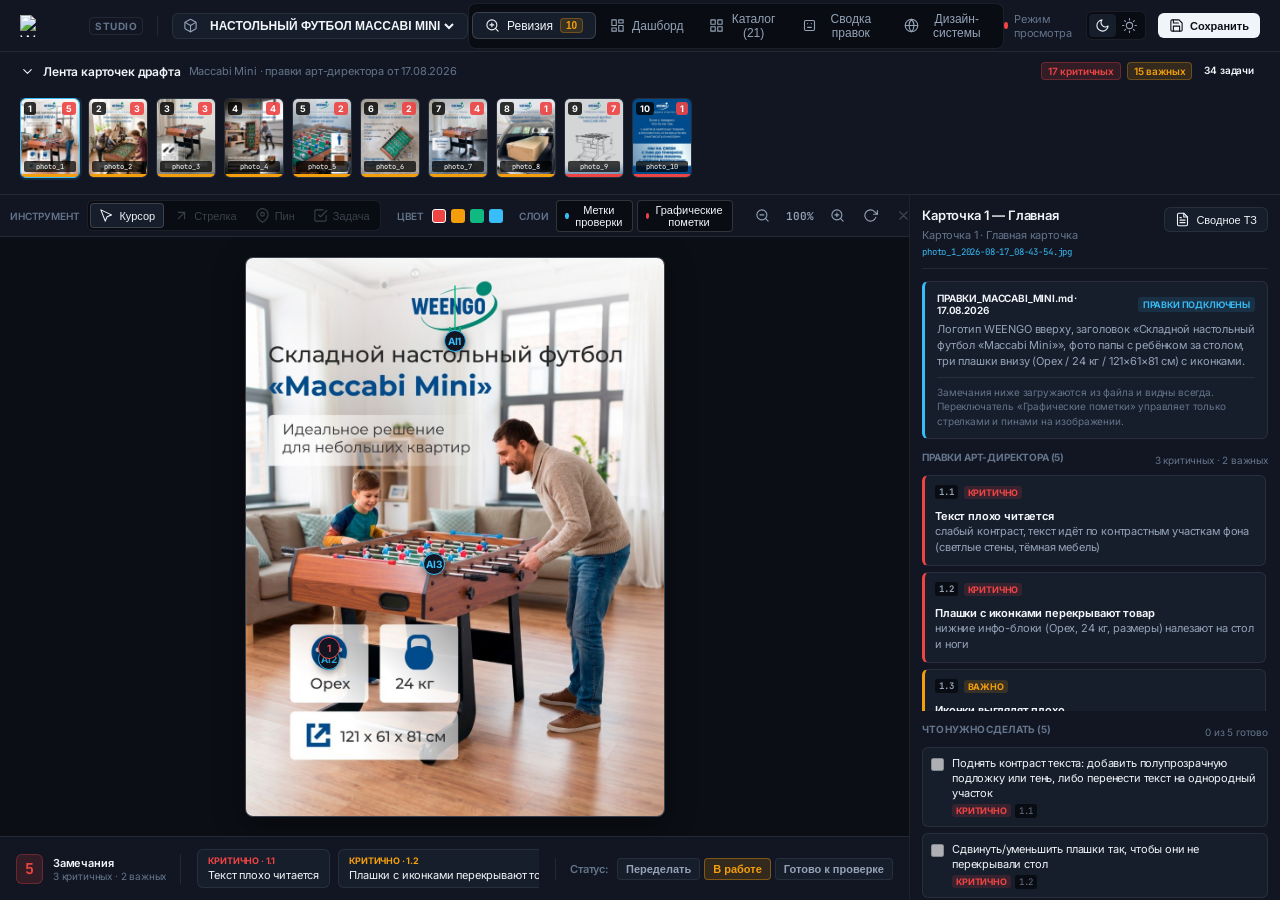
==== weengo_console/index.html @ 997f9e5b "Publish Maccabi Mini design review" ====
<!DOCTYPE html>
<html lang="ru" data-theme="dark">
<head>
  <meta charset="UTF-8">
  <meta name="viewport" content="width=device-width, initial-scale=1.0">
  <title>WEENGO Studio — Review Workstation</title>
  <link rel="preconnect" href="https://fonts.googleapis.com">
  <link rel="preconnect" href="https://fonts.gstatic.com" crossorigin>
  <link href="https://fonts.googleapis.com/css2?family=Inter:wght@400;500;600;700&family=JetBrains+Mono:wght@400;500;600&display=swap" rel="stylesheet">
  <link rel="stylesheet" href="style.css?v=20260817-4">
</head>
<body>
  <!-- TOP SYSTEM HEADER -->
  <header class="app-header">
    <div class="header-left">
      <div class="brand-container">
        <img src="/static/WEENGO_LOGO_ORIGINAL_WHITE.svg" alt="Weengo" class="brand-logo logo-dark" />
        <img src="/static/WEENGO_LOGO_ORIGINAL.svg" alt="Weengo" class="brand-logo logo-light" />
        <span class="brand-sub">STUDIO</span>
      </div>
      
      <div class="header-divider"></div>
      
      <div class="product-dropdown-wrap">
        <svg class="ui-icon" viewBox="0 0 24 24"><path d="M21 16V8a2 2 0 0 0-1-1.73l-7-4a2 2 0 0 0-2 0l-7 4A2 2 0 0 0 3 8v8a2 2 0 0 0 1 1.73l7 4a2 2 0 0 0 2 0l7-4A2 2 0 0 0 21 16z"></path><polyline points="3.27 6.96 12 12.01 20.73 6.96"></polyline><line x1="12" y1="22.08" x2="12" y2="12"></line></svg>
        <select id="headerProductSelect" class="header-select">
          <option value="НАСТОЛЬНЫЙ ФУТБОЛ MACCABI MINI" selected>НАСТОЛЬНЫЙ ФУТБОЛ MACCABI MINI</option>
          <option value="ХОККЕЙ JERSEY">ХОККЕЙ JERSEY</option>
          <option value="ТЕННИСНЫЙ СТОЛ ДЛЯ ПОМЕЩЕНИЙ WINNER S-150 INDOOR">WINNER S-150 INDOOR</option>
          <option value="АЭРОХОККЕЙ RIDER 5 Ф">АЭРОХОККЕЙ RIDER 5 Ф</option>
          <option value="НАБОР ДЛЯ ИГРЫ PICKLEBALL">НАБОР ДЛЯ ИГРЫ PICKLEBALL</option>
        </select>
      </div>
    </div>

    <!-- MAIN SEGMENTED NAV TABS -->
    <nav class="nav-segmented">
      <button class="nav-tab active" data-tab="review-studio">
        <svg class="ui-icon" viewBox="0 0 24 24"><circle cx="11" cy="11" r="8"></circle><line x1="21" y1="21" x2="16.65" y2="16.65"></line><line x1="11" y1="8" x2="11" y2="14"></line><line x1="8" y1="11" x2="14" y2="11"></line></svg>
        <span>Ревизия</span>
        <span class="badge-count">10</span>
      </button>
      <button class="nav-tab" data-tab="dashboard">
        <svg class="ui-icon" viewBox="0 0 24 24"><rect x="3" y="3" width="7" height="9"></rect><rect x="14" y="3" width="7" height="5"></rect><rect x="14" y="12" width="7" height="9"></rect><rect x="3" y="16" width="7" height="5"></rect></svg>
        <span>Дашборд</span>
      </button>
      <button class="nav-tab" data-tab="catalog">
        <svg class="ui-icon" viewBox="0 0 24 24"><rect x="3" y="3" width="7" height="7"></rect><rect x="14" y="3" width="7" height="7"></rect><rect x="14" y="14" width="7" height="7"></rect><rect x="3" y="14" width="7" height="7"></rect></svg>
        <span>Каталог (21)</span>
      </button>
        <button class="nav-tab" data-tab="ai-inspector">
        <svg class="ui-icon" viewBox="0 0 24 24"><rect x="4" y="4" width="16" height="16" rx="2"></rect><line x1="9" y1="9" x2="9.01" y2="9"></line><line x1="15" y1="9" x2="15.01" y2="9"></line><line x1="9" y1="15" x2="15" y2="15"></line></svg>
          <span>Сводка правок</span>
      </button>
      <button class="nav-tab" data-tab="design-systems">
        <svg class="ui-icon" viewBox="0 0 24 24"><circle cx="12" cy="12" r="10"></circle><path d="M12 2a14.5 14.5 0 0 0 0 20 14.5 14.5 0 0 0 0-20"></path><path d="M2 12h20"></path></svg>
        <span>Дизайн-системы</span>
      </button>
    </nav>

    <!-- RIGHT STATUS & CONTROLS -->
    <div class="header-right">
      <div class="sync-status">
        <span class="status-dot"></span>
        <span class="status-label">Синхронизировано</span>
      </div>

      <div class="theme-toggle-group">
        <button class="theme-btn active" data-theme-val="dark" title="Тёмная тема">
          <svg class="ui-icon" viewBox="0 0 24 24"><path d="M21 12.79A9 9 0 1 1 11.21 3 7 7 0 0 0 21 12.79z"></path></svg>
        </button>
        <button class="theme-btn" data-theme-val="light" title="Светлая тема">
          <svg class="ui-icon" viewBox="0 0 24 24"><circle cx="12" cy="12" r="5"></circle><line x1="12" y1="1" x2="12" y2="3"></line><line x1="12" y1="21" x2="12" y2="23"></line><line x1="4.22" y1="4.22" x2="5.64" y2="5.64"></line><line x1="18.36" y1="18.36" x2="19.78" y2="19.78"></line><line x1="1" y1="12" x2="3" y2="12"></line><line x1="21" y1="12" x2="23" y2="12"></line><line x1="4.22" y1="19.78" x2="5.64" y2="18.36"></line><line x1="18.36" y1="5.64" x2="19.78" y2="4.22"></line></svg>
        </button>
      </div>

      <button id="saveBtn" class="btn btn-primary btn-compact">
        <svg class="ui-icon" viewBox="0 0 24 24"><path d="M19 21H5a2 2 0 0 1-2-2V5a2 2 0 0 1 2-2h11l5 5v11a2 2 0 0 1-2 2z"></path><polyline points="17 21 17 13 7 13 7 21"></polyline><polyline points="7 3 7 8 15 8"></polyline></svg>
        <span>Сохранить</span>
      </button>
    </div>
  </header>

  <!-- MAIN WORKSPACE -->
  <main class="app-main">

    <!-- ============================================== -->
    <!-- TAB 1: REVIEW STUDIO                           -->
    <!-- ============================================== -->
    <section id="tab-review-studio" class="tab-pane active">
      
      <!-- COLLAPSIBLE ACCORDION FILMSTRIP -->
      <div class="filmstrip-accordion">
        <div class="filmstrip-header" id="filmstripHeader">
          <div class="filmstrip-meta">
            <svg class="ui-icon accordion-arrow" viewBox="0 0 24 24"><polyline points="6 9 12 15 18 9"></polyline></svg>
            <span class="filmstrip-title">Лента карточек драфта</span>
            <span class="filmstrip-subtitle" id="reviewMetaLine">Maccabi Mini · актуальные правки арт-директора</span>
          </div>
          <div class="filmstrip-quick-stats">
            <span class="badge-mini danger" id="setCriticalCount">17 критичных</span>
            <span class="badge-mini warning" id="setImportantCount">15 важных</span>
            <span class="badge-mini" id="setTasksCount">34 задачи</span>
          </div>
        </div>
        
        <div class="filmstrip-body" id="filmstripBody">
          <div class="carousel-strip" id="carouselStrip">
            <!-- Rendered by JS -->
          </div>
        </div>
      </div>

      <!-- WORKSTATION GRID -->
      <div class="workstation-layout">
        
        <!-- LEFT/CENTER: WORKSTATION CANVAS -->
        <div class="canvas-panel">
          <!-- PRECISION TOOLBAR -->
          <div class="canvas-toolbar">
            <div class="toolbar-section">
              <span class="section-label">Инструмент</span>
              <div class="tool-segmented">
                <button class="tool-btn active" data-tool="select" title="Выбор и перемещение [V]">
                  <svg class="ui-icon" viewBox="0 0 24 24"><path d="M3 3l7 18 3-7 7-3L3 3z"></path></svg>
                  <span>Курсор</span>
                </button>
                <button class="tool-btn" data-tool="arrow" title="Стрелка-указатель [A]">
                  <svg class="ui-icon" viewBox="0 0 24 24"><line x1="7" y1="17" x2="17" y2="7"></line><polyline points="7 7 17 7 17 17"></polyline></svg>
                  <span>Стрелка</span>
                </button>
                <button class="tool-btn" data-tool="pin" title="Маркер с комментарием [P]">
                  <svg class="ui-icon" viewBox="0 0 24 24"><path d="M21 10c0 7-9 13-9 13s-9-6-9-13a9 9 0 0 1 18 0z"></path><circle cx="12" cy="10" r="3"></circle></svg>
                  <span>Пин</span>
                </button>
                <button class="tool-btn" data-tool="task" title="Чекбокс задачи [T]">
                  <svg class="ui-icon" viewBox="0 0 24 24"><polyline points="9 11 12 14 22 4"></polyline><path d="M21 12v7a2 2 0 0 1-2 2H5a2 2 0 0 1-2-2V5a2 2 0 0 1 2-2h11"></path></svg>
                  <span>Задача</span>
                </button>
              </div>
            </div>

            <div class="toolbar-divider"></div>

            <!-- COLOR MARKER -->
            <div class="toolbar-section">
              <span class="section-label">Цвет</span>
              <div class="color-swatches">
                <button class="color-swatch active" data-color="#EF4444" style="--c:#EF4444" title="Критическая ошибка"></button>
                <button class="color-swatch" data-color="#F59E0B" style="--c:#F59E0B" title="Замечание"></button>
                <button class="color-swatch" data-color="#10B981" style="--c:#10B981" title="Одобрено"></button>
                <button class="color-swatch" data-color="#38BDF8" style="--c:#38BDF8" title="Инфо"></button>
              </div>
            </div>

            <div class="toolbar-divider"></div>

            <!-- LAYER TOGGLES -->
            <div class="toolbar-section">
              <span class="section-label">Слои</span>
              <div class="layers-group">
                <button class="layer-toggle active" id="toggleAiLayer" title="Показать/скрыть AI аудит">
                  <span class="toggle-indicator ai"></span>
                  <span id="reviewPinsLabel">Метки проверки</span>
                </button>
                <button class="layer-toggle active" id="toggleAdLayer" title="Показать или скрыть только стрелки и пины на изображении">
                  <span class="toggle-indicator ad"></span>
                  <span>Графические пометки</span>
                </button>
              </div>
            </div>

            <div class="toolbar-divider"></div>

            <!-- ZOOM CONTROLS -->
            <div class="toolbar-section zoom-section">
              <button class="tool-btn icon-only" id="zoomOutBtn" title="Уменьшить">
                <svg class="ui-icon" viewBox="0 0 24 24"><circle cx="11" cy="11" r="8"></circle><line x1="21" y1="21" x2="16.65" y2="16.65"></line><line x1="8" y1="11" x2="14" y2="11"></line></svg>
              </button>
              <span class="zoom-value" id="zoomLevelText">100%</span>
              <button class="tool-btn icon-only" id="zoomInBtn" title="Увеличить">
                <svg class="ui-icon" viewBox="0 0 24 24"><circle cx="11" cy="11" r="8"></circle><line x1="21" y1="21" x2="16.65" y2="16.65"></line><line x1="11" y1="8" x2="11" y2="14"></line><line x1="8" y1="11" x2="14" y2="11"></line></svg>
              </button>
              <button class="tool-btn icon-only" id="zoomResetBtn" title="Сбросить масштаб">
                <svg class="ui-icon" viewBox="0 0 24 24"><polyline points="23 4 23 10 17 10"></polyline><path d="M20.49 15a9 9 0 1 1-2.12-9.36L23 10"></path></svg>
              </button>
              <button class="tool-btn icon-only danger" id="deleteSelectedBtn" title="Удалить выбранную графическую пометку" disabled>
                <svg class="ui-icon" viewBox="0 0 24 24"><path d="M18 6L6 18M6 6l12 12"></path></svg>
              </button>
              <button class="tool-btn icon-only danger" id="clearCanvasBtn" title="Очистить слой слайда">
                <svg class="ui-icon" viewBox="0 0 24 24"><polyline points="3 6 5 6 21 6"></polyline><path d="M19 6v14a2 2 0 0 1-2 2H7a2 2 0 0 1-2-2V6m3 0V4a2 2 0 0 1 2-2h4a2 2 0 0 1 2 2v2"></path></svg>
              </button>
            </div>
          </div>

          <!-- LABORATORY WORKSPACE STAGE -->
          <div class="canvas-viewport" id="canvasViewport">
            <div class="empty-stage-state" id="emptyStageState" style="display:none;">
               <div class="empty-state-icon">
                  <svg viewBox="0 0 24 24" class="ui-icon" style="width:48px;height:48px;opacity:0.3;margin-bottom:16px"><rect x="3" y="3" width="18" height="18" rx="2" ry="2"></rect><circle cx="8.5" cy="8.5" r="1.5"></circle><polyline points="21 15 16 10 5 21"></polyline></svg>
               </div>
               <div class="empty-state-text">Ожидание данных...<br>Выберите карточку из ленты для ревью</div>
            </div>
            <div class="card-stage" id="cardStage">
              <!-- CARD IMAGE -->
              <img id="cardImage" class="stage-image" src="[data-uri]" alt="Card" draggable="false">
              
              <!-- VECTOR OVERLAY -->
              <svg id="svgOverlay" class="stage-svg" viewBox="0 0 100 100" preserveAspectRatio="none"></svg>

              <!-- PINS & TASKS LAYER -->
              <div id="pinsOverlay" class="stage-pins"></div>
            </div>
          </div>

          <!-- TECHNICAL AUDIT FOOTER -->
          <div class="technical-footer">
            <div class="score-block">
              <div class="score-badge" id="aiScoreVal">5</div>
              <div class="score-info">
                <span class="score-label">Замечания</span>
                <span class="score-desc" id="aiScoreCategory">3 критичных · 2 важных</span>
              </div>
            </div>

            <div class="audit-chips-flow">
              <div class="audit-chip error" id="aiCompositionNote">
                <span class="chip-tag" id="issueTag1">КРИТИЧНО · 1.1</span>
                <span class="chip-text" id="aiCompText">Текст плохо читается</span>
              </div>
              <div class="audit-chip warning" id="aiMeaningNote">
                <span class="chip-tag" id="issueTag2">КРИТИЧНО · 1.2</span>
                <span class="chip-text" id="aiMeanText">Плашки перекрывают товар</span>
              </div>
              <div class="audit-chip info" id="aiContrastNote">
                <span class="chip-tag" id="issueTag3">ВАЖНО · 1.3</span>
                <span class="chip-text" id="aiContText">Иконки не образуют систему</span>
              </div>
            </div>

            <div class="verdict-controls">
              <span class="verdict-label">Статус:</span>
              <div class="verdict-buttons">
                <button class="verdict-btn rejected" data-status="rejected">Переделать</button>
                <button class="verdict-btn needs_fix" data-status="needs_fix">В работе</button>
                <button class="verdict-btn approved" data-status="approved">Готово к проверке</button>
              </div>
            </div>
          </div>
        </div>

        <!-- RIGHT PANEL: TASKS & SPECIFICATION -->
        <aside class="sidebar-panel">
          <div class="sidebar-top">
            <div>
              <h3 class="slide-main-title" id="currentSlideTitle">Карточка 01</h3>
              <span class="slide-role-tag" id="currentSlideRole">Слайд 3 по ТЗ</span>
              <code class="slide-source-file" id="currentSlideFile">photo_1.jpg</code>
            </div>
            <button class="btn btn-secondary btn-compact" id="exportTicketBtn">
              <svg class="ui-icon" viewBox="0 0 24 24"><path d="M14 2H6a2 2 0 0 0-2 2v16a2 2 0 0 0 2 2h12a2 2 0 0 0 2-2V8z"></path><polyline points="14 2 14 8 20 8"></polyline><line x1="16" y1="13" x2="8" y2="13"></line><line x1="16" y1="17" x2="8" y2="17"></line><polyline points="10 9 9 9 8 9"></polyline></svg>
              <span>Сводное ТЗ</span>
            </button>
          </div>

          <div class="review-source-card">
            <div class="review-source-row">
              <span id="reviewSourceLabel">ПРАВКИ_MACCABI_MINI.md</span>
              <span class="review-source-status">Правки подключены</span>
            </div>
            <p id="currentStateSummary">Краткое описание текущего состояния карточки.</p>
            <p class="review-source-help" id="reviewHelpText">Замечания ниже загружаются из файла и видны всегда. Переключатель «Графические пометки» управляет только стрелками и пинами на изображении.</p>
          </div>

          <div class="issues-container">
            <div class="tasks-title-row">
              <span class="section-title" id="issuesCount">Правки арт-директора (5)</span>
              <span class="tasks-sub" id="issuesBreakdown">3 критичных · 2 важных</span>
            </div>
            <div class="issues-list" id="issuesList"></div>
          </div>

          <!-- CHECKLIST -->
          <div class="tasks-container">
            <div class="tasks-title-row">
              <span class="section-title" id="tasksCount">Что нужно сделать (5)</span>
              <span class="tasks-sub" id="tasksProgress">0 из 5 готово</span>
            </div>
            <div class="tasks-list" id="tasksList">
              <!-- Injected by JS -->
            </div>
          </div>

          <!-- ADD TASK -->
          <div class="task-add-row">
            <input type="text" id="newTaskInput" class="task-input" placeholder="Добавить пункт ТЗ дизайнеру..." />
            <button id="addTaskBtn" class="btn btn-secondary btn-compact">Добавить</button>
          </div>

          <details class="global-rules-panel">
            <summary>Правила для всего набора <span id="globalRulesCount">4</span></summary>
            <div class="global-rules-list" id="globalRulesList"></div>
          </details>

          <!-- ANNOTATIONS LIST -->
          <div class="annotations-block">
            <div class="tasks-title-row">
              <span class="section-title">Стрелки и пины (<span id="annCount">0</span>)</span>
              <button class="btn-link danger" id="deleteAllAnnotationsBtn" type="button">Удалить все</button>
            </div>
            <p class="annotations-help">Кликните стрелку или «Выбрать». Тяните линию целиком либо круглые точки на концах. Delete удаляет выбранную пометку.</p>
            <div class="annotations-list" id="annotationsList">
              <!-- Injected by JS -->
            </div>
          </div>
        </aside>

      </div>
    </section>

    <!-- ============================================== -->
    <!-- TAB 2: DASHBOARD                               -->
    <!-- ============================================== -->
    <section id="tab-dashboard" class="tab-pane">
      <div class="page-container">
        <div class="page-head">
          <div>
            <h1 class="page-title">Сводный дашборд производства</h1>
            <p class="page-lead">Мониторинг 21 позиции каталога Weengo / Weekend Billiard</p>
          </div>
          <div class="meta-status-pill">Синхронизировано с файловой системой</div>
        </div>

        <div class="kpi-grid">
          <div class="kpi-metric">
            <span class="metric-val">21</span>
            <span class="metric-label">Товаров в каталоге</span>
          </div>
          <div class="kpi-metric">
            <span class="metric-val">186</span>
            <span class="metric-label">Карточек запланировано</span>
          </div>
          <div class="kpi-metric warning">
            <span class="metric-val">10</span>
            <span class="metric-label">На ревизии (Maccabi Mini)</span>
          </div>
          <div class="kpi-metric success">
            <span class="metric-val">22</span>
            <span class="metric-label">Утверждено в релиз</span>
          </div>
          <div class="kpi-metric danger">
            <span class="metric-val">3.2</span>
            <span class="metric-label">Средний AI Score (Maccabi)</span>
          </div>
        </div>

        <div class="panel-card">
          <div class="panel-header">
            <h3>Реестр каталога (21 позиция)</h3>
            <span class="panel-meta">8 обязательных папок стандартизированы</span>
          </div>
          <div class="table-wrap">
            <table class="technical-table" id="productsTable">
              <thead>
                <tr>
                  <th>Модель товара</th>
                  <th>_DATA</th>
                  <th>_COPY</th>
                  <th>_CARD_MAP</th>
                  <th>REVIEW</th>
                  <th>_OUTPUT</th>
                  <th>Статус</th>
                  <th>Действие</th>
                </tr>
              </thead>
              <tbody id="productsTableBody"></tbody>
            </table>
          </div>
        </div>
      </div>
    </section>

    <!-- ============================================== -->
    <!-- TAB 3: CATALOG GRID                            -->
    <!-- ============================================== -->
    <section id="tab-catalog" class="tab-pane">
      <div class="page-container">
        <div class="page-head">
          <div>
            <h1 class="page-title">Каталог товаров (21 позиция)</h1>
            <p class="page-lead">Единая 8-папочная структура подпапок</p>
          </div>
          <div class="category-chips" id="categoryChips">
            <button class="filter-chip active" data-cat="all">Все (21)</button>
            <button class="filter-chip" data-cat="футбол">Футбол (2)</button>
            <button class="filter-chip" data-cat="хоккей">Хоккей (4)</button>
            <button class="filter-chip" data-cat="аэрохоккей">Аэрохоккей (6)</button>
            <button class="filter-chip" data-cat="трансформер">Трансформеры (4)</button>
            <button class="filter-chip" data-cat="теннис">Теннис (3)</button>
            <button class="filter-chip" data-cat="игры">Игры (2)</button>
          </div>
        </div>

        <div class="catalog-grid" id="catalogGrid"></div>
      </div>
    </section>

    <!-- ============================================== -->
    <!-- TAB 4: AI VISUAL INSPECTOR                     -->
    <!-- ============================================== -->
    <section id="tab-ai-inspector" class="tab-pane">
      <div class="page-container">
        <div class="page-head">
          <div>
            <h1 class="page-title">Сводка правок арт-директора</h1>
            <p class="page-lead" id="auditSourceLine">Maccabi Mini · версия от 17.08.2026</p>
          </div>
          <div class="score-badge" id="auditOpenCount">32 замечания</div>
        </div>

        <div class="audit-triptych">
          <div class="audit-block critical">
            <h4><span id="auditCriticalCount">17</span> критичных замечаний</h4>
            <ul id="auditCriticalList"></ul>
          </div>

          <div class="audit-block warning">
            <h4><span id="auditImportantCount">15</span> важных замечаний</h4>
            <ul id="auditImportantList"></ul>
          </div>

          <div class="audit-block info">
            <h4><span id="auditTasksCount">34</span> задачи дизайнеру</h4>
            <ul id="auditGlobalRulesList"></ul>
          </div>
        </div>

        <div class="inspector-feed" id="inspectorSlidesList"></div>
      </div>
    </section>

    <!-- ============================================== -->
    <!-- TAB 5: DESIGN SYSTEMS                          -->
    <!-- ============================================== -->
    <section id="tab-design-systems" class="tab-pane">
      <div class="page-container">
        <div class="page-head">
          <div>
            <h1 class="page-title">Дизайн-системы и токены</h1>
            <p class="page-lead">Стандарты оформления, шрифты и 4-слойная модель верстки</p>
          </div>
          <span class="badge-mini success">Активна: weekend_sport</span>
        </div>

        <div class="ds-cards-wrap">
          <div class="ds-panel active">
            <div class="ds-panel-head">
              <h3>weekend_sport</h3>
              <p>Динамичный спортивный стиль для маркетплейсов</p>
            </div>
            <div class="ds-tokens-table">
              <div class="ds-row"><span>Градиент фона:</span><code>#004488 → #001A33 (135°)</code></div>
              <div class="ds-row"><span>Акцентный цвет:</span><code>#FF2A2A (Красный)</code></div>
              <div class="ds-row"><span>Типографика:</span><code>Montserrat ExtraBold / Inter</code></div>
              <div class="ds-row"><span>Слои:</span><code>BASE → IMAGES → TEXT → OVERLAY</code></div>
            </div>
          </div>

          <div class="ds-panel">
            <div class="ds-panel-head">
              <h3>premium_wood</h3>
              <p>Премиальная текстура ореха и шампань для бильярда и элитных столов</p>
            </div>
            <div class="ds-tokens-table">
              <div class="ds-row"><span>Основной фон:</span><code>#1A1412 (Тёмный орех)</code></div>
              <div class="ds-row"><span>Акцентный цвет:</span><code>#D4AF37 (Шампань)</code></div>
              <div class="ds-row"><span>Типографика:</span><code>Inter SemiBold</code></div>
            </div>
          </div>
        </div>
      </div>
    </section>

  </main>

  <!-- MODAL: TICKET EXPORT -->
  <div class="modal-layer" id="ticketModal">
    <div class="modal-box">
      <div class="modal-head">
        <div>
        <h3>Сводное ТЗ на доработку</h3>
        <p>Актуальные замечания арт-директора по всему набору</p>
        </div>
        <button class="btn-close" id="closeTicketModalBtn">✕</button>
      </div>
      <div class="modal-content">
        <textarea id="ticketTextarea" class="ticket-field" readonly></textarea>
      </div>
      <div class="modal-foot">
        <button class="btn btn-secondary btn-compact" id="copyJsonBtn">JSON</button>
        <button class="btn btn-primary btn-compact" id="copyTicketBtn">Скопировать текст для Telegram</button>
      </div>
    </div>
  </div>

  <script src="app.js?v=20260817-5"></script>
</body>
</html>
---- weengo_console/style.css ----
/* ==========================================================================
   WEENGO STUDIO CONSOLE — PRECISION ENGINEERING DESIGN SYSTEM
   ========================================================================== */

:root, [data-theme="dark"] {
  --bg-app: #0B0E14;
  --bg-surface: #111622;
  --bg-panel: #161D2B;
  --bg-panel-hover: #1C2638;
  --bg-input: #090C12;
  
  --primary: #38BDF8;
  --primary-subtle: rgba(56, 189, 248, 0.12);
  --border-subtle: rgba(255, 255, 255, 0.08);
  --border-strong: rgba(255, 255, 255, 0.16);
  --border-focus: #38BDF8;
  
  --text-main: #F1F5F9;
  --text-muted: #94A3B8;
  --text-subtle: #64748B;
  
  --accent-red: #EF4444;
  --accent-red-subtle: rgba(239, 68, 68, 0.15);
  --accent-amber: #F59E0B;
  --accent-amber-subtle: rgba(245, 158, 11, 0.15);
  --accent-emerald: #10B981;
  --accent-emerald-subtle: rgba(16, 185, 129, 0.15);
  
  --grid-dot: rgba(255, 255, 255, 0.04);
  --grid-line: rgba(255, 255, 255, 0.02);
}

[data-theme="light"] {
  --bg-app: #F8FAFC;
  --bg-surface: #FFFFFF;
  --bg-panel: #F1F5F9;
  --bg-panel-hover: #E2E8F0;
  --bg-input: #FFFFFF;
  
  --primary: #0284C7;
  --primary-subtle: rgba(2, 132, 199, 0.1);
  --border-subtle: rgba(0, 0, 0, 0.08);
  --border-strong: rgba(0, 0, 0, 0.16);
  --border-focus: #0284C7;
  
  --text-main: #0F172A;
  --text-muted: #475569;
  --text-subtle: #94A3B8;
  
  --accent-red: #DC2626;
  --accent-red-subtle: rgba(220, 38, 38, 0.1);
  --accent-amber: #D97706;
  --accent-amber-subtle: rgba(217, 119, 6, 0.1);
  --accent-emerald: #059669;
  --accent-emerald-subtle: rgba(5, 150, 105, 0.1);
  
  --grid-dot: rgba(0, 0, 0, 0.04);
  --grid-line: rgba(0, 0, 0, 0.02);
}

/* --- BASE --- */
* {
  box-sizing: border-box;
  margin: 0;
  padding: 0;
}

body {
  font-family: 'Inter', -apple-system, sans-serif;
  background-color: var(--bg-app);
  color: var(--text-main);
  height: 100vh;
  min-height: 100vh;
  display: flex;
  flex-direction: column;
  overflow: hidden;
  letter-spacing: -0.01em;
  
  /* Technical laboratory grid */
  background-image: 
    radial-gradient(var(--grid-dot) 1px, transparent 1px),
    linear-gradient(to right, var(--grid-line) 1px, transparent 1px),
    linear-gradient(to bottom, var(--grid-line) 1px, transparent 1px);
  background-size: 24px 24px, 120px 120px, 120px 120px;
}

code, pre, .mono, .score-badge, .zoom-value, .metric-val {
  font-family: 'JetBrains Mono', monospace;
}

/* --- MONOCHROMATIC VECTOR ICONS --- */
.ui-icon {
  width: 15px;
  height: 15px;
  stroke: currentColor;
  stroke-width: 1.75;
  stroke-linecap: round;
  stroke-linejoin: round;
  fill: none;
  display: inline-block;
  vertical-align: middle;
  flex-shrink: 0;
}

/* --- HEADER --- */
.app-header {
  height: 52px;
  background: var(--bg-surface);
  border-bottom: 1px solid var(--border-subtle);
  display: flex;
  align-items: center;
  justify-content: space-between;
  padding: 0 20px;
  position: sticky;
  top: 0;
  z-index: 100;
}

.header-left {
  display: flex;
  align-items: center;
  gap: 14px;
}

.brand-container {
  display: flex;
  align-items: center;
  gap: 8px;
}

.brand-logo {
  height: 22px;
  width: auto;
  display: block;
}

[data-theme="dark"] .logo-light { display: none; }
[data-theme="light"] .logo-dark { display: none; }

.brand-sub {
  font-size: 10px;
  font-weight: 700;
  color: var(--text-subtle);
  border: 1px solid var(--border-subtle);
  padding: 2px 5px;
  border-radius: 4px;
  letter-spacing: 0.5px;
}

.header-divider {
  width: 1px;
  height: 20px;
  background: var(--border-subtle);
}

.product-dropdown-wrap {
  display: flex;
  align-items: center;
  gap: 8px;
  background: var(--bg-panel);
  border: 1px solid var(--border-subtle);
  padding: 4px 10px;
  border-radius: 6px;
  color: var(--text-muted);
}

.header-select {
  background: transparent;
  border: none;
  color: var(--text-main);
  font-size: 12px;
  font-weight: 600;
  outline: none;
  cursor: pointer;
}

.header-select option {
  background: var(--bg-surface);
  color: var(--text-main);
}

/* --- NAV SEGMENTED --- */
.nav-segmented {
  display: flex;
  align-items: center;
  gap: 2px;
  background: var(--bg-input);
  border: 1px solid var(--border-subtle);
  padding: 3px;
  border-radius: 8px;
}

.nav-tab {
  display: flex;
  align-items: center;
  gap: 7px;
  background: transparent;
  border: none;
  color: var(--text-muted);
  font-size: 12px;
  font-weight: 500;
  padding: 5px 12px;
  border-radius: 6px;
  cursor: pointer;
  transition: all 0.15s ease;
}

.nav-tab:hover {
  color: var(--text-main);
}

.nav-tab.active {
  background: var(--bg-panel);
  color: var(--text-main);
  border: 1px solid var(--border-strong);
}

.badge-count {
  font-size: 10px;
  font-weight: 700;
  background: var(--accent-amber-subtle);
  color: var(--accent-amber);
  border: 1px solid rgba(245, 158, 11, 0.3);
  padding: 1px 5px;
  border-radius: 4px;
}

/* --- HEADER RIGHT --- */
.header-right {
  display: flex;
  align-items: center;
  gap: 12px;
}

.sync-status {
  display: flex;
  align-items: center;
  gap: 6px;
  font-size: 11px;
  color: var(--text-subtle);
}

.status-dot {
  width: 7px;
  height: 7px;
  border-radius: 50%;
  background: var(--accent-emerald);
}

.theme-toggle-group {
  display: flex;
  background: var(--bg-input);
  border: 1px solid var(--border-subtle);
  border-radius: 6px;
  padding: 2px;
}

.theme-btn {
  background: transparent;
  border: none;
  color: var(--text-muted);
  padding: 4px 6px;
  border-radius: 4px;
  cursor: pointer;
  display: flex;
  align-items: center;
  justify-content: center;
}

.theme-btn.active {
  background: var(--bg-panel);
  color: var(--text-main);
}

/* --- BUTTONS --- */
.btn {
  display: inline-flex;
  align-items: center;
  justify-content: center;
  gap: 6px;
  padding: 6px 12px;
  border-radius: 6px;
  font-size: 12px;
  font-weight: 500;
  cursor: pointer;
  transition: all 0.15s ease;
  border: 1px solid transparent;
}

.btn-primary {
  background: var(--text-main);
  color: var(--bg-app);
  font-weight: 600;
}

.btn-primary:hover {
  opacity: 0.9;
}

.btn-secondary {
  background: var(--bg-panel);
  border: 1px solid var(--border-subtle);
  color: var(--text-main);
}

.btn-secondary:hover {
  border-color: var(--border-strong);
}

.btn-compact {
  padding: 4px 10px;
  font-size: 11px;
}

/* --- APP MAIN --- */
.app-main {
  flex: 1;
  display: flex;
  flex-direction: column;
  min-height: 0;
}

.tab-pane {
  display: none;
  flex: 1;
  min-height: 0;
  overflow: auto;
}

.tab-pane.active {
  display: flex;
  flex-direction: column;
}

/* ==========================================================================
   REVIEW STUDIO: ACCORDION FILMSTRIP
   ========================================================================== */
.filmstrip-accordion {
  background: var(--bg-surface);
  border-bottom: 1px solid var(--border-subtle);
}

.filmstrip-header {
  height: 38px;
  padding: 0 20px;
  display: flex;
  align-items: center;
  justify-content: space-between;
  cursor: pointer;
  user-select: none;
}

.filmstrip-meta {
  display: flex;
  align-items: center;
  gap: 8px;
}

.accordion-arrow {
  transition: transform 0.2s ease;
}

.filmstrip-accordion.collapsed .accordion-arrow {
  transform: rotate(-90deg);
}

.filmstrip-title {
  font-size: 12px;
  font-weight: 600;
  color: var(--text-main);
}

.filmstrip-subtitle {
  font-size: 11px;
  color: var(--text-subtle);
}

.filmstrip-quick-stats {
  display: flex;
  gap: 6px;
}

.badge-mini {
  font-size: 10px;
  font-weight: 600;
  padding: 2px 6px;
  border-radius: 4px;
}

.badge-mini.danger {
  background: var(--accent-red-subtle);
  color: var(--accent-red);
  border: 1px solid rgba(239, 68, 68, 0.3);
}

.badge-mini.warning {
  background: var(--accent-amber-subtle);
  color: var(--accent-amber);
  border: 1px solid rgba(245, 158, 11, 0.3);
}

.badge-mini.success {
  background: var(--accent-emerald-subtle);
  color: var(--accent-emerald);
  border: 1px solid rgba(16, 185, 129, 0.3);
}

.filmstrip-body {
  padding: 8px 20px 12px;
  overflow: hidden;
  transition: max-height 0.25s ease, padding 0.25s ease;
  max-height: 140px;
}

.filmstrip-accordion.collapsed .filmstrip-body {
  max-height: 0;
  padding-top: 0;
  padding-bottom: 0;
}

.carousel-strip {
  display: flex;
  gap: 8px;
  overflow-x: auto;
  padding-bottom: 4px;
}

.carousel-strip::-webkit-scrollbar {
  height: 4px;
}

.carousel-strip::-webkit-scrollbar-thumb {
  background: var(--border-subtle);
  border-radius: 4px;
}

.carousel-item {
  flex: 0 0 60px;
  height: 80px;
  padding: 0;
  color: inherit;
  font: inherit;
  border-radius: 6px;
  border: 1px solid var(--border-subtle);
  background: var(--bg-panel);
  overflow: hidden;
  cursor: pointer;
  position: relative;
  transition: all 0.15s ease;
}

.carousel-item:hover {
  border-color: var(--primary);
}

.carousel-item.active {
  border-color: var(--border-focus);
  box-shadow: 0 0 0 2px var(--primary-subtle);
}

.carousel-item:focus-visible,
.verdict-btn:focus-visible,
.layer-toggle:focus-visible,
.task-remove-btn:focus-visible {
  outline: 2px solid var(--border-focus);
  outline-offset: 2px;
}

.carousel-thumb {
  width: 100%;
  height: 100%;
  object-fit: cover;
  display: block;
}

.carousel-badge {
  position: absolute;
  top: 3px;
  left: 3px;
  background: rgba(0, 0, 0, 0.8);
  color: #FFF;
  font-size: 9px;
  font-weight: 700;
  padding: 1px 4px;
  border-radius: 3px;
}

.carousel-score {
  position: absolute;
  top: 3px;
  right: 3px;
  font-size: 9px;
  font-weight: 700;
  padding: 1px 4px;
  border-radius: 3px;
}

.carousel-score.bad { background: rgba(239, 68, 68, 0.9); color: #FFF; }
.carousel-score.medium { background: rgba(245, 158, 11, 0.9); color: #000; }
.carousel-score.good { background: rgba(16, 185, 129, 0.9); color: #FFF; }

.carousel-file-label {
  position: absolute;
  right: 3px;
  bottom: 5px;
  left: 3px;
  overflow: hidden;
  padding: 1px 3px;
  border-radius: 2px;
  background: rgba(0, 0, 0, 0.72);
  color: #FFF;
  font-family: 'JetBrains Mono', monospace;
  font-size: 7px;
  text-align: center;
  text-overflow: ellipsis;
  white-space: nowrap;
}

.carousel-status-bar {
  position: absolute;
  bottom: 0;
  left: 0;
  right: 0;
  height: 3px;
}

.carousel-status-bar.rejected { background: var(--accent-red); }
.carousel-status-bar.needs_fix { background: var(--accent-amber); }
.carousel-status-bar.approved { background: var(--accent-emerald); }

/* ==========================================================================
   WORKSTATION GRID
   ========================================================================== */
.workstation-layout {
  flex: 1;
  display: grid;
  grid-template-columns: minmax(0, 1fr) 410px;
  height: auto;
  min-height: 0;
  overflow: hidden;
}

.canvas-panel {
  display: flex;
  flex-direction: column;
  background: var(--bg-app);
  border-right: 1px solid var(--border-subtle);
  overflow: hidden;
}

/* --- TOOLBAR --- */
.canvas-toolbar {
  height: 42px;
  background: var(--bg-surface);
  border-bottom: 1px solid var(--border-subtle);
  display: flex;
  align-items: center;
  padding: 0 16px;
  gap: 12px;
  z-index: 10;
}

.toolbar-section {
  display: flex;
  align-items: center;
  gap: 6px;
}

.section-label {
  font-size: 10px;
  font-weight: 600;
  text-transform: uppercase;
  color: var(--text-subtle);
  margin-right: 2px;
}

.tool-segmented {
  display: flex;
  background: var(--bg-input);
  border: 1px solid var(--border-subtle);
  padding: 2px;
  border-radius: 6px;
  gap: 2px;
}

.tool-btn {
  display: flex;
  align-items: center;
  gap: 5px;
  background: transparent;
  border: none;
  color: var(--text-muted);
  font-size: 11px;
  font-weight: 500;
  padding: 4px 8px;
  border-radius: 4px;
  cursor: pointer;
}

.tool-btn:hover {
  color: var(--text-main);
}

.tool-btn.active {
  background: var(--bg-panel);
  color: var(--text-main);
  border: 1px solid var(--border-strong);
}

.tool-btn.icon-only {
  padding: 4px 6px;
}

.tool-btn.danger:hover {
  color: var(--accent-red);
}

.tool-btn:disabled {
  cursor: not-allowed;
  opacity: 0.35;
}

.toolbar-divider {
  width: 1px;
  height: 18px;
  background: var(--border-subtle);
}

.color-swatches {
  display: flex;
  gap: 5px;
}

.color-swatch {
  width: 14px;
  height: 14px;
  border-radius: 3px;
  background: var(--c);
  border: 1px solid transparent;
  cursor: pointer;
}

.color-swatch.active {
  border-color: #FFF;
  box-shadow: 0 0 0 1px var(--bg-surface);
}

.layers-group {
  display: flex;
  gap: 4px;
}

.layer-toggle {
  display: flex;
  align-items: center;
  gap: 5px;
  background: var(--bg-input);
  border: 1px solid var(--border-subtle);
  color: var(--text-muted);
  font-size: 11px;
  padding: 3px 8px;
  border-radius: 4px;
  cursor: pointer;
}

.layer-toggle.active {
  color: var(--text-main);
  border-color: var(--border-strong);
}

.layer-toggle:disabled {
  cursor: not-allowed;
  opacity: 0.42;
}

.toggle-indicator {
  width: 6px;
  height: 6px;
  border-radius: 50%;
}

.toggle-indicator.ai { background: var(--primary); }
.toggle-indicator.ad { background: var(--accent-red); }

.zoom-value {
  font-size: 11px;
  font-weight: 600;
  color: var(--text-muted);
  min-width: 36px;
  text-align: center;
}

/* --- CANVAS STAGE --- */
.canvas-viewport {
  flex: 1;
  overflow: auto;
  display: flex;
  align-items: center;
  justify-content: center;
  padding: 24px;
  position: relative;
}

.card-stage {
  width: 420px;
  height: 560px;
  position: relative;
  border: 1px solid var(--border-strong);
  border-radius: 8px;
  background: var(--bg-panel);
  box-shadow: 0 8px 30px rgba(0, 0, 0, 0.4);
  user-select: none;
  transition: transform 0.08s ease-out;
}

.stage-image {
  width: 100%;
  height: 100%;
  object-fit: cover;
  border-radius: 7px;
  display: block;
}

.stage-svg {
  position: absolute;
  top: 0;
  left: 0;
  width: 100%;
  height: 100%;
  z-index: 5;
  pointer-events: all;
}

.stage-pins {
  position: absolute;
  top: 0;
  left: 0;
  width: 100%;
  height: 100%;
  z-index: 6;
  pointer-events: none;
}

/* --- TECHNICAL PINS --- */
.stage-pin {
  position: absolute;
  transform: translate(-50%, -50%);
  pointer-events: all;
  cursor: grab;
  z-index: 10;
}

.pin-marker {
  width: 22px;
  height: 22px;
  border-radius: 50%;
  background: var(--bg-surface);
  border: 1.5px solid var(--accent-red);
  color: var(--accent-red);
  display: flex;
  align-items: center;
  justify-content: center;
  font-size: 10px;
  font-weight: 700;
  box-shadow: 0 2px 8px rgba(0, 0, 0, 0.5);
}

.pin-marker.ai {
  border-color: var(--primary);
  color: var(--primary);
}

.pin-popover {
  position: absolute;
  bottom: calc(100% + 6px);
  left: 50%;
  transform: translateX(-50%);
  background: var(--bg-surface);
  border: 1px solid var(--border-strong);
  color: var(--text-main);
  padding: 6px 10px;
  border-radius: 6px;
  font-size: 11px;
  white-space: nowrap;
  pointer-events: none;
  opacity: 0;
  transition: opacity 0.15s ease;
  box-shadow: 0 4px 16px rgba(0,0,0,0.4);
}

.stage-pin:hover .pin-popover {
  opacity: 1;
}

/* --- SVG ARROW LINES --- */
.svg-arrow-line {
  stroke-width: 1.4px;
  stroke-linecap: round;
  vector-effect: non-scaling-stroke;
  transition: stroke-width 0.12s ease, filter 0.12s ease;
}

.svg-arrow-line.selected {
  stroke-width: 1.9px;
  filter: drop-shadow(0 0 2px rgba(255, 255, 255, 0.9));
}

.svg-arrow-hit {
  stroke: transparent;
  stroke-width: 12px;
  vector-effect: non-scaling-stroke;
  cursor: grab;
}

.svg-arrow-hit:active {
  cursor: grabbing;
}

.svg-arrow-handle {
  fill: var(--bg-surface);
  stroke: #FFF;
  stroke-width: 1.5px;
  vector-effect: non-scaling-stroke;
  cursor: move;
}

/* --- PINNED CHECKBOX TASK --- */
.stage-task-pill {
  position: absolute;
  transform: translate(-50%, -50%);
  pointer-events: all;
  background: var(--bg-surface);
  border: 1px solid var(--accent-red);
  border-radius: 6px;
  padding: 4px 8px;
  display: flex;
  align-items: center;
  gap: 6px;
  color: var(--text-main);
  font-size: 11px;
  font-weight: 500;
  box-shadow: 0 4px 12px rgba(0,0,0,0.5);
  cursor: grab;
  white-space: nowrap;
  z-index: 12;
}

.stage-task-pill input {
  cursor: pointer;
  accent-color: var(--accent-red);
}

/* --- TECHNICAL FOOTER --- */
.technical-footer {
  height: 64px;
  background: var(--bg-surface);
  border-top: 1px solid var(--border-subtle);
  display: flex;
  align-items: center;
  padding: 0 16px;
  gap: 16px;
}

.score-block {
  display: flex;
  align-items: center;
  gap: 10px;
  padding-right: 14px;
  border-right: 1px solid var(--border-subtle);
}

.score-badge {
  font-size: 15px;
  font-weight: 700;
  padding: 4px 8px;
  border-radius: 6px;
  background: var(--accent-red-subtle);
  color: var(--accent-red);
  border: 1px solid rgba(239, 68, 68, 0.3);
}

.score-badge.medium {
  background: var(--accent-amber-subtle);
  color: var(--accent-amber);
  border-color: rgba(245, 158, 11, 0.3);
}

.score-badge.good {
  background: var(--accent-emerald-subtle);
  color: var(--accent-emerald);
  border-color: rgba(16, 185, 129, 0.3);
}

.score-info {
  display: flex;
  flex-direction: column;
}

.score-label {
  font-size: 11px;
  font-weight: 600;
}

.score-desc {
  font-size: 10px;
  color: var(--text-subtle);
}

.audit-chips-flow {
  flex: 1;
  display: flex;
  gap: 8px;
  overflow-x: auto;
}

.audit-chip {
  flex: 0 0 auto;
  max-width: 260px;
  background: var(--bg-panel);
  border: 1px solid var(--border-subtle);
  padding: 5px 10px;
  border-radius: 6px;
  font-size: 11px;
  line-height: 1.3;
}

.chip-tag {
  font-size: 9px;
  font-weight: 700;
  display: block;
  margin-bottom: 2px;
  color: var(--text-subtle);
}

.audit-chip.error .chip-tag { color: var(--accent-red); }
.audit-chip.warning .chip-tag { color: var(--accent-amber); }
.audit-chip.info .chip-tag { color: var(--primary); }

.verdict-controls {
  display: flex;
  align-items: center;
  gap: 8px;
  padding-left: 14px;
  border-left: 1px solid var(--border-subtle);
}

.verdict-label {
  font-size: 11px;
  font-weight: 600;
  color: var(--text-subtle);
}

.verdict-buttons {
  display: flex;
  gap: 4px;
}

.verdict-btn {
  background: var(--bg-panel);
  border: 1px solid var(--border-subtle);
  color: var(--text-muted);
  font-size: 11px;
  font-weight: 600;
  padding: 4px 8px;
  border-radius: 4px;
  cursor: pointer;
}

.verdict-btn:hover {
  color: var(--text-main);
}

.verdict-btn.rejected.active {
  background: var(--accent-red-subtle);
  color: var(--accent-red);
  border-color: rgba(239, 68, 68, 0.4);
}

.verdict-btn.needs_fix.active {
  background: var(--accent-amber-subtle);
  color: var(--accent-amber);
  border-color: rgba(245, 158, 11, 0.4);
}

.verdict-btn.approved.active {
  background: var(--accent-emerald-subtle);
  color: var(--accent-emerald);
  border-color: rgba(16, 185, 129, 0.4);
}

/* ==========================================================================
   SIDEBAR PANEL
   ========================================================================== */
.sidebar-panel {
  background: var(--bg-surface);
  display: flex;
  flex-direction: column;
  padding: 16px;
  gap: 16px;
  overflow-y: auto;
}

.sidebar-top {
  display: flex;
  justify-content: space-between;
  align-items: flex-start;
  padding-bottom: 10px;
  border-bottom: 1px solid var(--border-subtle);
}

.slide-main-title {
  font-size: 13px;
  font-weight: 600;
  color: var(--text-main);
}

.slide-role-tag {
  font-size: 11px;
  color: var(--text-subtle);
}

.slide-source-file {
  display: block;
  max-width: 270px;
  overflow: hidden;
  margin-top: 3px;
  color: var(--primary);
  font-size: 9px;
  text-overflow: ellipsis;
  white-space: nowrap;
}

.section-title {
  font-size: 10px;
  font-weight: 700;
  text-transform: uppercase;
  color: var(--text-subtle);
  display: block;
  margin-bottom: 6px;
}

.review-source-card {
  padding: 10px 12px;
  border: 1px solid var(--border-subtle);
  border-left: 3px solid var(--primary);
  border-radius: 6px;
  background: var(--bg-panel);
}

.review-source-row {
  display: flex;
  align-items: center;
  justify-content: space-between;
  gap: 10px;
  margin-bottom: 6px;
  color: var(--text-main);
  font-size: 10px;
  font-weight: 650;
}

.review-source-status {
  flex: 0 0 auto;
  padding: 2px 5px;
  border-radius: 3px;
  background: var(--primary-subtle);
  color: var(--primary);
  font-size: 9px;
  text-transform: uppercase;
}

.review-source-card p {
  color: var(--text-muted);
  font-size: 11px;
  line-height: 1.45;
}

.review-source-card .review-source-help {
  margin-top: 7px;
  padding-top: 7px;
  border-top: 1px solid var(--border-subtle);
  color: var(--text-subtle);
  font-size: 10px;
}

.issues-container {
  display: flex;
  flex-direction: column;
  gap: 6px;
}

.issues-list {
  display: flex;
  flex-direction: column;
  gap: 6px;
  max-height: 236px;
  overflow-y: auto;
  padding-right: 2px;
}

.issue-item {
  padding: 9px 10px;
  border: 1px solid var(--border-subtle);
  border-radius: 6px;
  background: var(--bg-panel);
}

.issue-item.critical { border-left: 3px solid var(--accent-red); }
.issue-item.important { border-left: 3px solid var(--accent-amber); }

.issue-head {
  display: flex;
  align-items: center;
  gap: 6px;
  margin-bottom: 5px;
}

.issue-id,
.issue-severity {
  padding: 1px 4px;
  border-radius: 3px;
  font-size: 9px;
  font-weight: 700;
  text-transform: uppercase;
}

.issue-id {
  background: var(--bg-input);
  color: var(--text-muted);
  font-family: 'JetBrains Mono', monospace;
}

.issue-item.critical .issue-severity { background: var(--accent-red-subtle); color: var(--accent-red); }
.issue-item.important .issue-severity { background: var(--accent-amber-subtle); color: var(--accent-amber); }

.issue-title {
  color: var(--text-main);
  font-size: 11px;
  font-weight: 650;
}

.issue-detail {
  color: var(--text-muted);
  font-size: 11px;
  line-height: 1.45;
}

.presets-block {
  display: flex;
  flex-direction: column;
}

.preset-chips-wrap {
  display: flex;
  flex-wrap: wrap;
  gap: 4px;
}

.preset-chip {
  background: var(--bg-panel);
  border: 1px solid var(--border-subtle);
  color: var(--text-muted);
  font-size: 10px;
  font-weight: 500;
  padding: 3px 6px;
  border-radius: 4px;
  cursor: pointer;
}

.preset-chip:hover {
  border-color: var(--border-strong);
  color: var(--text-main);
}

.tasks-container {
  display: flex;
  flex-direction: column;
  gap: 6px;
}

.tasks-title-row {
  display: flex;
  justify-content: space-between;
  align-items: center;
}

.tasks-sub {
  font-size: 10px;
  color: var(--text-subtle);
}

.tasks-list {
  display: flex;
  flex-direction: column;
  gap: 6px;
  max-height: 250px;
  overflow-y: auto;
}

.task-item {
  display: flex;
  align-items: flex-start;
  gap: 8px;
  background: var(--bg-panel);
  border: 1px solid var(--border-subtle);
  padding: 8px;
  border-radius: 6px;
  font-size: 11px;
}

.task-item.done {
  opacity: 0.45;
}

.task-item.done .task-txt {
  text-decoration: line-through;
}

.task-checkbox {
  margin-top: 2px;
  cursor: pointer;
  accent-color: var(--primary);
}

.task-body {
  flex: 1;
  min-width: 0;
}

.task-txt {
  line-height: 1.35;
  margin-bottom: 3px;
}

.task-meta-row {
  display: flex;
  flex-wrap: wrap;
  align-items: center;
  gap: 4px;
}

.task-issue-ref {
  padding: 1px 4px;
  border-radius: 3px;
  background: var(--bg-input);
  color: var(--text-subtle);
  font-family: 'JetBrains Mono', monospace;
  font-size: 9px;
}

.task-priority {
  font-size: 9px;
  font-weight: 700;
  padding: 1px 4px;
  border-radius: 3px;
  text-transform: uppercase;
}

.task-priority.critical { background: var(--accent-red-subtle); color: var(--accent-red); }
.task-priority.high { background: var(--accent-amber-subtle); color: var(--accent-amber); }
.task-priority.medium { background: var(--primary-subtle); color: var(--primary); }

.task-remove-btn {
  background: transparent;
  border: none;
  color: var(--text-subtle);
  cursor: pointer;
}

.task-remove-btn:hover {
  color: var(--accent-red);
}

.task-add-row {
  display: flex;
  gap: 6px;
}

.task-input {
  flex: 1;
  background: var(--bg-input);
  border: 1px solid var(--border-subtle);
  color: var(--text-main);
  padding: 6px 8px;
  border-radius: 6px;
  font-size: 11px;
  outline: none;
}

.task-input:focus {
  border-color: var(--border-focus);
}

.global-rules-panel {
  border-top: 1px solid var(--border-subtle);
  padding-top: 10px;
}

.global-rules-panel summary {
  color: var(--text-muted);
  cursor: pointer;
  font-size: 10px;
  font-weight: 650;
  text-transform: uppercase;
}

.global-rules-panel summary span {
  margin-left: 4px;
  padding: 1px 5px;
  border-radius: 8px;
  background: var(--primary-subtle);
  color: var(--primary);
}

.global-rules-list {
  display: flex;
  flex-direction: column;
  gap: 6px;
  margin-top: 8px;
}

.global-rule {
  padding: 8px 9px;
  border: 1px solid var(--border-subtle);
  border-radius: 5px;
  background: var(--bg-panel);
  color: var(--text-muted);
  font-size: 10px;
  line-height: 1.4;
}

.global-rule-head {
  display: flex;
  gap: 6px;
  margin-bottom: 3px;
  color: var(--text-main);
  font-weight: 650;
}

.global-rule-slides {
  margin-top: 4px;
  color: var(--text-subtle);
  font-family: 'JetBrains Mono', monospace;
  font-size: 9px;
}

.annotations-block {
  display: flex;
  flex-direction: column;
  gap: 6px;
  border-top: 1px solid var(--border-subtle);
  padding-top: 10px;
}

.annotations-list {
  display: flex;
  flex-direction: column;
  gap: 4px;
  max-height: 120px;
  overflow-y: auto;
}

.ann-item {
  display: flex;
  align-items: center;
  justify-content: space-between;
  background: var(--bg-panel);
  border: 1px solid var(--border-subtle);
  padding: 5px 8px;
  border-radius: 4px;
  font-size: 10px;
}

/* ==========================================================================
   GENERIC PAGES (DASHBOARD, CATALOG, INSPECTOR, DS)
   ========================================================================== */
.page-container {
  padding: 24px;
  max-width: 1300px;
  margin: 0 auto;
  width: 100%;
}

.page-head {
  display: flex;
  justify-content: space-between;
  align-items: center;
  margin-bottom: 20px;
}

.page-title {
  font-size: 20px;
  font-weight: 700;
}

.page-lead {
  font-size: 12px;
  color: var(--text-muted);
  margin-top: 2px;
}

.meta-status-pill {
  font-size: 11px;
  font-weight: 600;
  padding: 4px 10px;
  border-radius: 12px;
  background: var(--accent-emerald-subtle);
  color: var(--accent-emerald);
  border: 1px solid rgba(16, 185, 129, 0.3);
}

.kpi-grid {
  display: grid;
  grid-template-columns: repeat(auto-fit, minmax(180px, 1fr));
  gap: 12px;
  margin-bottom: 24px;
}

.kpi-metric {
  background: var(--bg-surface);
  border: 1px solid var(--border-subtle);
  border-radius: 8px;
  padding: 16px;
  display: flex;
  flex-direction: column;
  gap: 4px;
}

.metric-val {
  font-size: 22px;
  font-weight: 700;
}

.metric-label {
  font-size: 11px;
  color: var(--text-subtle);
}

.panel-card {
  background: var(--bg-surface);
  border: 1px solid var(--border-subtle);
  border-radius: 8px;
  overflow: hidden;
}

.panel-header {
  padding: 12px 16px;
  border-bottom: 1px solid var(--border-subtle);
  display: flex;
  justify-content: space-between;
  align-items: center;
}

.panel-header h3 {
  font-size: 13px;
  font-weight: 600;
}

.panel-meta {
  font-size: 11px;
  color: var(--text-subtle);
}

.technical-table {
  width: 100%;
  border-collapse: collapse;
  font-size: 12px;
}

.technical-table th {
  background: var(--bg-panel);
  text-align: left;
  padding: 8px 12px;
  font-size: 10px;
  font-weight: 600;
  color: var(--text-subtle);
  text-transform: uppercase;
}

.technical-table td {
  padding: 10px 12px;
  border-bottom: 1px solid var(--border-subtle);
}

.technical-table tr:hover {
  background: var(--bg-panel);
}

.tag-badge {
  font-size: 10px;
  font-weight: 600;
  padding: 2px 6px;
  border-radius: 4px;
}

.tag-badge.done { background: var(--accent-emerald-subtle); color: var(--accent-emerald); }
.tag-badge.review { background: var(--accent-amber-subtle); color: var(--accent-amber); }
.tag-badge.wip { background: var(--primary-subtle); color: var(--primary); }
.tag-badge.wait { background: var(--bg-panel); color: var(--text-subtle); }

.f-badge { font-weight: 600; }
.f-badge.ok { color: var(--accent-emerald); }
.f-badge.no { color: var(--text-subtle); opacity: 0.4; }

/* --- CATALOG --- */
.category-chips {
  display: flex;
  gap: 6px;
}

.filter-chip {
  background: var(--bg-surface);
  border: 1px solid var(--border-subtle);
  color: var(--text-muted);
  font-size: 11px;
  padding: 4px 10px;
  border-radius: 14px;
  cursor: pointer;
}

.filter-chip.active {
  background: var(--text-main);
  color: var(--bg-app);
  font-weight: 600;
}

.catalog-grid {
  display: grid;
  grid-template-columns: repeat(auto-fill, minmax(260px, 1fr));
  gap: 16px;
}

.cat-item-card {
  background: var(--bg-surface);
  border: 1px solid var(--border-subtle);
  border-radius: 8px;
  padding: 16px;
  display: flex;
  flex-direction: column;
  gap: 10px;
}

.cat-item-title {
  font-size: 13px;
  font-weight: 600;
  line-height: 1.3;
}

.cat-folders {
  display: flex;
  gap: 4px;
  flex-wrap: wrap;
}

.cat-f-pill {
  font-size: 9px;
  background: var(--bg-panel);
  border: 1px solid var(--border-subtle);
  padding: 2px 5px;
  border-radius: 3px;
  color: var(--text-subtle);
}

/* --- AI INSPECTOR --- */
.audit-triptych {
  display: grid;
  grid-template-columns: repeat(auto-fit, minmax(280px, 1fr));
  gap: 14px;
  margin-bottom: 20px;
}

.audit-block {
  background: var(--bg-surface);
  border: 1px solid var(--border-subtle);
  border-radius: 8px;
  padding: 16px;
}

.audit-block h4 {
  font-size: 13px;
  font-weight: 600;
  margin-bottom: 10px;
}

.audit-block ul {
  padding-left: 16px;
  font-size: 11px;
  color: var(--text-muted);
  line-height: 1.5;
}

.audit-block.critical { border-top: 3px solid var(--accent-red); }
.audit-block.warning { border-top: 3px solid var(--accent-amber); }
.audit-block.info { border-top: 3px solid var(--primary); }

.insp-card {
  background: var(--bg-surface);
  border: 1px solid var(--border-subtle);
  border-radius: 8px;
  padding: 14px;
  margin-bottom: 12px;
  display: grid;
  grid-template-columns: 70px 1fr 100px;
  gap: 16px;
  align-items: center;
}

.insp-preview {
  width: 70px;
  height: 93px;
  object-fit: cover;
  border-radius: 4px;
}

.insp-details h4 {
  font-size: 13px;
  font-weight: 600;
  margin-bottom: 4px;
}

.insp-details p {
  font-size: 11px;
  color: var(--text-muted);
  line-height: 1.4;
}

.insp-issue-breakdown {
  margin-top: 5px;
  color: var(--text-subtle);
  font-size: 9px;
  white-space: nowrap;
}

@media (max-width: 1380px) {
  .workstation-layout {
    grid-template-columns: minmax(0, 1fr) 370px;
  }

  .sidebar-panel {
    padding: 12px;
    gap: 12px;
  }

  .canvas-toolbar {
    gap: 8px;
    padding-inline: 10px;
  }
}

@media (max-width: 1120px) {
  .workstation-layout {
    grid-template-columns: minmax(0, 1fr) 340px;
  }

  .section-label,
  .verdict-label,
  .tool-btn:not(.icon-only) span {
    display: none;
  }

  .technical-footer {
    gap: 10px;
    padding-inline: 10px;
  }

  .audit-chip {
    max-width: 210px;
  }
}

/* --- DESIGN SYSTEMS --- */
.ds-cards-wrap {
  display: grid;
  grid-template-columns: repeat(auto-fit, minmax(320px, 1fr));
  gap: 16px;
}

.ds-panel {
  background: var(--bg-surface);
  border: 1px solid var(--border-subtle);
  border-radius: 8px;
  overflow: hidden;
}

.ds-panel.active {
  border-color: var(--border-strong);
}

.ds-panel-head {
  padding: 16px;
  background: var(--bg-panel);
  border-bottom: 1px solid var(--border-subtle);
}

.ds-panel-head h3 {
  font-size: 14px;
  font-weight: 600;
}

.ds-panel-head p {
  font-size: 11px;
  color: var(--text-subtle);
  margin-top: 2px;
}

.ds-tokens-table {
  padding: 14px 16px;
  display: flex;
  flex-direction: column;
  gap: 8px;
}

.ds-row {
  display: flex;
  justify-content: space-between;
  font-size: 11px;
}

.ds-row span { color: var(--text-subtle); }
.ds-row code { font-size: 10px; color: var(--text-main); }

/* ==========================================================================
   MODAL DIALOG
   ========================================================================== */
.modal-layer {
  position: fixed;
  top: 0;
  left: 0;
  right: 0;
  bottom: 0;
  background: rgba(0, 0, 0, 0.7);
  backdrop-filter: blur(4px);
  display: none;
  align-items: center;
  justify-content: center;
  z-index: 999;
}

.modal-layer.open {
  display: flex;
}

.modal-box {
  width: 90%;
  max-width: 640px;
  background: var(--bg-surface);
  border: 1px solid var(--border-strong);
  border-radius: 8px;
  overflow: hidden;
  display: flex;
  flex-direction: column;
}

.modal-head {
  padding: 14px 18px;
  border-bottom: 1px solid var(--border-subtle);
  display: flex;
  justify-content: space-between;
  align-items: center;
}

.modal-head h3 {
  font-size: 13px;
  font-weight: 600;
}

.modal-head p {
  font-size: 11px;
  color: var(--text-subtle);
}

.btn-close {
  background: transparent;
  border: none;
  color: var(--text-muted);
  cursor: pointer;
}

.modal-content {
  padding: 16px 18px;
}

.ticket-field {
  width: 100%;
  height: 280px;
  background: var(--bg-input);
  border: 1px solid var(--border-subtle);
  border-radius: 6px;
  padding: 10px;
  font-family: 'JetBrains Mono', monospace;
  font-size: 11px;
  color: var(--text-main);
  resize: vertical;
  line-height: 1.45;
}

.modal-foot {
  padding: 10px 18px;
  border-top: 1px solid var(--border-subtle);
  display: flex;
  justify-content: flex-end;
  gap: 8px;
  background: var(--bg-panel);
}

.empty-stage-state {
  position: absolute;
  top: 0; left: 0; right: 0; bottom: 0;
  display: flex;
  flex-direction: column;
  align-items: center;
  justify-content: center;
  color: var(--text-muted);
  text-align: center;
  line-height: 1.5;
  font-size: 14px;
}
.empty-state-text {
  font-weight: 500;
}

/* Annotation editing controls */
.annotations-help {
  color: var(--text-subtle);
  font-size: 10px;
  line-height: 1.4;
}

.btn-link {
  border: 0;
  background: transparent;
  color: var(--text-muted);
  cursor: pointer;
  font-size: 10px;
}

.btn-link.danger:hover { color: var(--accent-red); }

.ann-item { padding: 4px; }

.ann-item.selected {
  border-color: var(--border-focus);
  background: var(--primary-subtle);
}

.ann-select-btn {
  display: flex;
  flex: 1;
  align-items: flex-start;
  gap: 7px;
  min-width: 0;
  padding: 3px 4px;
  border: 0;
  background: transparent;
  color: var(--text-main);
  cursor: pointer;
  text-align: left;
}

.ann-color {
  flex: 0 0 auto;
  width: 7px;
  height: 7px;
  margin-top: 3px;
  border-radius: 50%;
  background: var(--ann-color);
}

.ann-copy {
  display: flex;
  flex-direction: column;
  min-width: 0;
  line-height: 1.35;
}

.ann-copy strong {
  font-size: 9px;
  text-transform: uppercase;
}

.ann-copy span {
  overflow: hidden;
  color: var(--text-muted);
  text-overflow: ellipsis;
  white-space: nowrap;
}

.ann-remove-btn {
  padding: 3px 5px;
  border: 0;
  background: transparent;
  color: var(--text-subtle);
  cursor: pointer;
  font-size: 9px;
}

.ann-remove-btn:hover { color: var(--accent-red); }
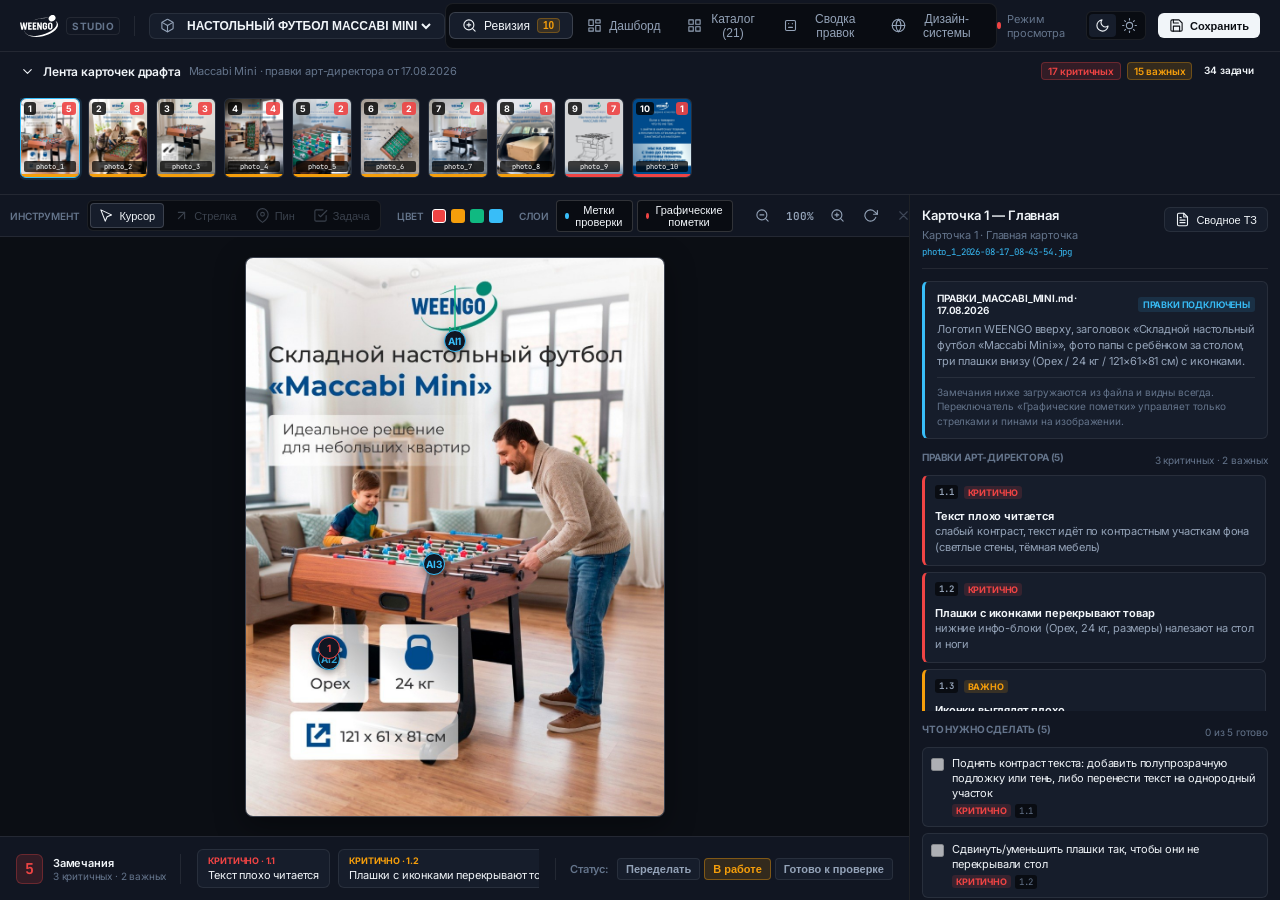
==== commit ebb5e1cd: "Fix logo path for GitHub Pages" ====
--- a/weengo_console/index.html
+++ b/weengo_console/index.html
@@ -14,8 +14,8 @@
   <header class="app-header">
     <div class="header-left">
       <div class="brand-container">
-        <img src="/static/WEENGO_LOGO_ORIGINAL_WHITE.svg" alt="Weengo" class="brand-logo logo-dark" />
-        <img src="/static/WEENGO_LOGO_ORIGINAL.svg" alt="Weengo" class="brand-logo logo-light" />
+        <img src="static/WEENGO_LOGO_ORIGINAL_WHITE.svg" alt="Weengo" class="brand-logo logo-dark" />
+        <img src="static/WEENGO_LOGO_ORIGINAL.svg" alt="Weengo" class="brand-logo logo-light" />
         <span class="brand-sub">STUDIO</span>
       </div>
       
